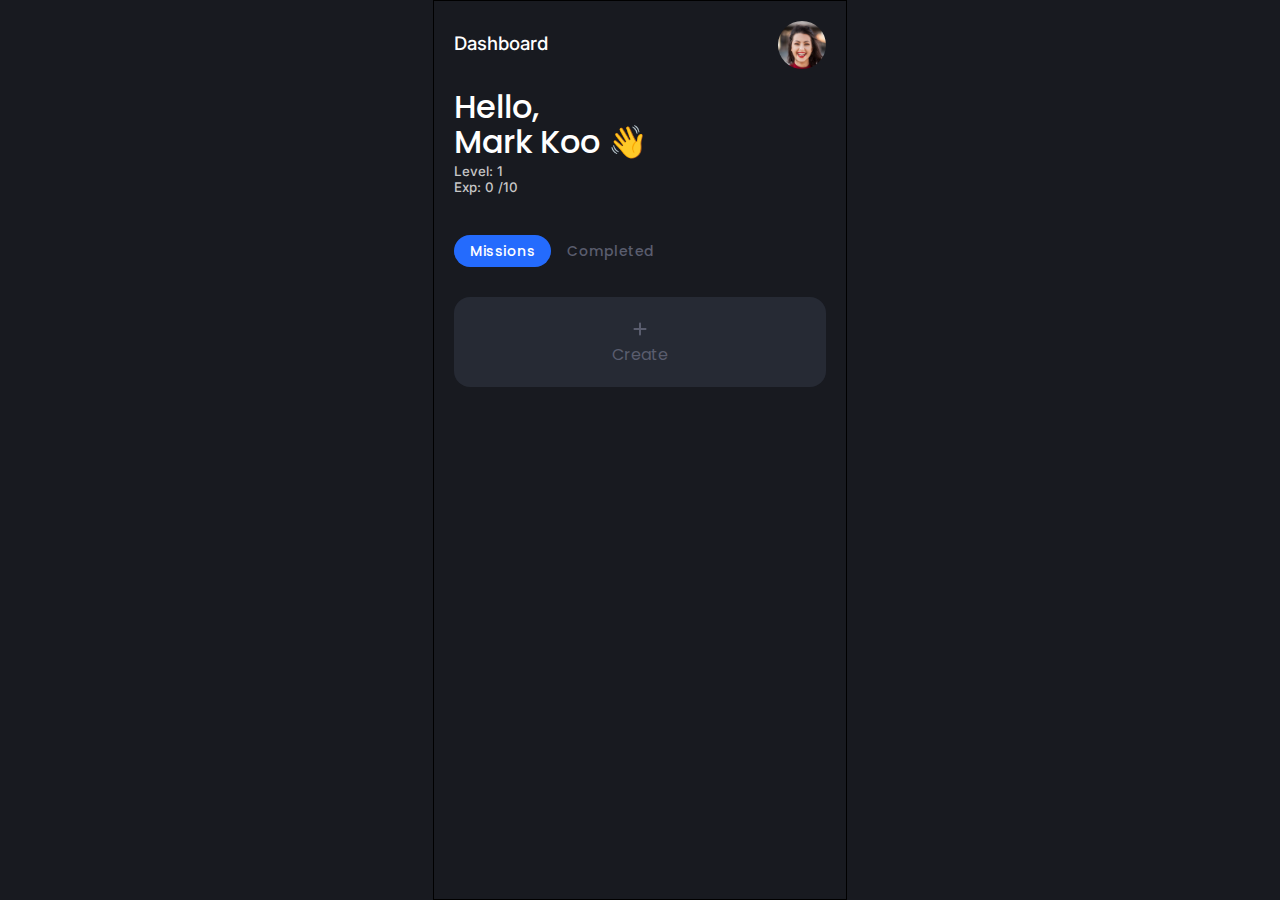
==== game-live/index.html @ cc489891 "ok" ====
<!doctype html><html lang=""><head><meta charset="utf-8"><meta http-equiv="X-UA-Compatible" content="IE=edge"><meta name="viewport" content="width=device-width,initial-scale=1"><link rel="icon" href="favicon.ico"><title>Game Live</title><link rel="preconnect" href="https://fonts.googleapis.com"><link rel="preconnect" href="https://fonts.gstatic.com" crossorigin><link href="https://fonts.googleapis.com/css2?family=Inter:wght@300;400;500;600;700&family=Poppins:wght@400;500;600&family=Dancing+Script&display=swap" rel="stylesheet"><script defer="defer" src="js/chunk-vendors.8b5257ee.js"></script><script defer="defer" src="js/app.cdceca08.js"></script><link href="css/app.6501b2f2.css" rel="stylesheet"></head><body><noscript><strong>We're sorry but game-live doesn't work properly without JavaScript enabled. Please enable it to continue.</strong></noscript><div id="app"></div></body></html>
---- game-live/css/app.6501b2f2.css ----
.host[data-v-40eb97b6]{padding-top:20px;padding-bottom:40px}.header[data-v-40eb97b6]{display:flex;justify-content:space-between;align-items:center}.header .avatar[data-v-40eb97b6]{width:48px;border-radius:50%}.hi[data-v-40eb97b6]{margin:20px 0 40px}.hi h1[data-v-40eb97b6]{margin-bottom:4px}.hi h5[data-v-40eb97b6]{color:#c7c7c7}nav[data-v-40eb97b6]{margin-bottom:30px}.card[data-v-40eb97b6]{background-color:#262a34;border-radius:16px;padding:20px;color:#5a5d6e;display:flex}.card~.card[data-v-40eb97b6]{margin-top:16px}.card section[data-v-40eb97b6]:first-child{flex:auto}.card section[data-v-40eb97b6]:last-child{text-align:center}.card .subheader[data-v-40eb97b6]{font-size:13px;font-weight:500}.card .title[data-v-40eb97b6]{margin-bottom:4px;color:#c7c7c7}.card .desc[data-v-40eb97b6]{font-size:12px;color:#b9b9b9;line-height:1;white-space:pre}.card .point[data-v-40eb97b6]{font-family:Dancing Script,cursive;font-size:32px;color:#fff;margin-bottom:12px;line-height:1;display:flex;justify-content:center;align-items:flex-end}.card .point span[data-v-40eb97b6]{font-family:Inter,sans-serif;font-size:12px;transform:translate(4px,-2px)}td[data-v-40eb97b6]{border:1px solid #000}table[data-v-40eb97b6]{margin:auto;border-collapse:separate}h3[data-v-40eb97b6]{margin-bottom:4px}.host[data-v-02024b33]{padding-top:30px;padding-bottom:40px;min-height:100vh}.header[data-v-02024b33]{display:flex;justify-content:space-between;align-items:center}.header section[data-v-02024b33]{display:flex;gap:24px}.host[data-v-383259f8]{padding-top:30px;padding-bottom:40px;min-height:100vh}.header[data-v-383259f8]{display:flex;justify-content:space-between;align-items:center}.header section[data-v-383259f8]{display:flex;gap:24px}.host[data-v-a3501af6]{padding-top:30px;padding-bottom:40px;min-height:100vh;position:relative}.header[data-v-a3501af6]{display:flex;justify-content:space-between;align-items:center}.header section[data-v-a3501af6]{display:flex;gap:24px}.info[data-v-a3501af6]{margin-top:40px;margin-bottom:40px}.info .duration[data-v-a3501af6]{color:#a05fe6}.info .title[data-v-a3501af6]{margin-top:8px}.info .desc[data-v-a3501af6]{margin-top:8px;color:#5a5d6e;line-height:1;white-space:pre}.action[data-v-a3501af6]{position:absolute;bottom:50px;width:100%;display:flex;justify-content:space-between}.run[data-v-a3501af6]{border-radius:20px;background-color:#262a34;position:absolute;bottom:0;height:80vh;left:-20px;text-align:center;width:calc(100% + 40px);padding-left:20px;padding-right:20px}.run .bar[data-v-a3501af6]{height:4px;background-color:#606475;width:100px;margin:12px auto;border-radius:2px}.run .circle[data-v-a3501af6]{margin:30px auto 20px;width:100px;height:100px;border:1px solid #fff;border-radius:50%;display:flex;justify-content:center;align-items:center}.run .circle .point[data-v-a3501af6]{font-family:Dancing Script,cursive;font-size:40px}.run .circle .text[data-v-a3501af6]{color:#c7c7c7;font-size:12px;margin-left:4px}.run .desc[data-v-a3501af6]{font-size:14px;color:#5a5d6e}.run .actionButton[data-v-a3501af6]{position:absolute;width:100%;bottom:50px;left:0}.progressBar[data-v-a3501af6]{margin-top:20px;height:28px;border:1px solid #000;border-radius:10px;overflow:hidden;position:relative}.progressBar .progressTime[data-v-a3501af6]{width:100%;height:28px;background-image:linear-gradient(90deg,#ff0,green);transition:1s linear}.progressBar .progressText[data-v-a3501af6]{position:absolute;width:100%;height:100%;text-align:center;top:0;left:0}*{margin:0;padding:0;box-sizing:border-box}body{background-color:#181a20}h1{font-weight:500;font-family:Poppins,sans-serif;line-height:1.1}h3,h5{font-family:Inter,sans-serif}.btn,h3,h5{font-weight:500}.btn{padding:0 16px;height:32px;border-radius:16px;background-color:#246bfd;color:#fff;font-family:Poppins,sans-serif;font-size:14px;letter-spacing:.5px;border:none;outline:none;cursor:pointer}.btn.transparent{background-color:transparent;color:#5a5d6e}.btn.purple{background-color:#c25fff;color:#fff}.btn.pink{background-color:#ff968e;color:#fff}.btn.textRed{color:#ff968e}.btn.small{height:26px;padding:0 12px;font-size:13px;border-radius:13px;letter-spacing:0}.btn.large{height:48px;padding:0 30px;font-size:14px;border-radius:24px;letter-spacing:1px}.btn.shadow{box-shadow:0 0 26px 0 rgba(0,0,0,.75)}button.icon{color:#fff;background:transparent;border:none;outline:none;cursor:pointer;font-size:16px;padding:4px;display:grid;place-items:center}button.border{border-radius:6px;border:2px solid #333642}button.large{font-size:20px}.form{margin-top:40px}.form .formField{margin-bottom:40px}.form .formField label{display:block;text-transform:uppercase;font-family:Inter,sans-serif;color:#5a5d6e;font-weight:600;margin-bottom:8px;font-size:14px}.form .formField input,.form .formField textarea{width:100%;height:40px;font-size:20px;font-weight:600;background-color:transparent;border:none;outline:none;color:#c7c7c7;border-bottom:1px solid #5a5d6e;transition:.3s;font-family:Poppins,sans-serif}.form .formField input:focus,.form .formField textarea:focus{border-bottom:1px solid #c7c7c7}.form .formField textarea{height:80px}#app{max-width:414px;margin:auto;padding-left:20px;padding-right:20px;border:1px solid #000;font-family:Poppins,sans-serif;-webkit-font-smoothing:antialiased;-moz-osx-font-smoothing:grayscale;color:#fff;min-height:100vh}a{color:inherit}
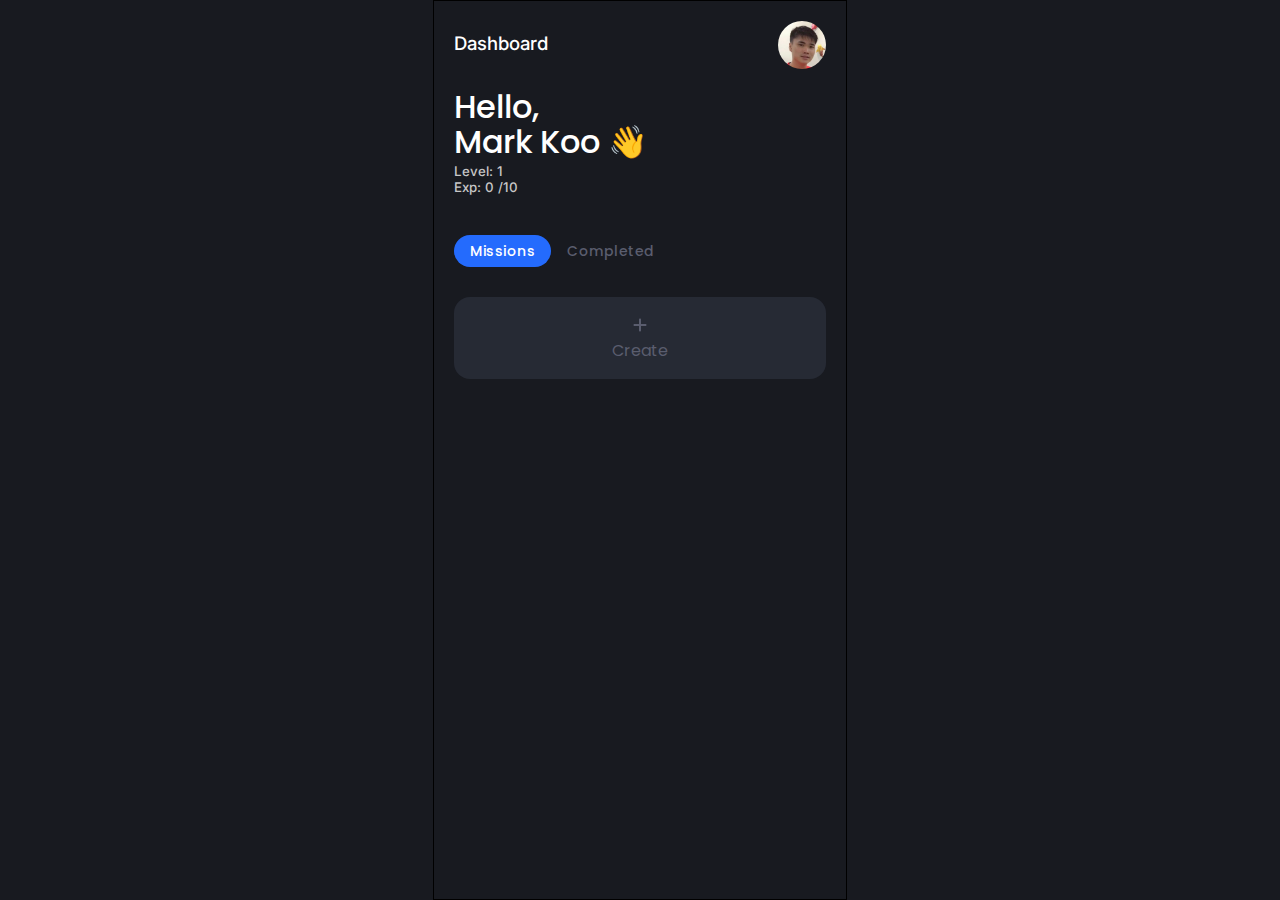
==== commit 3b38b1a6: "ok" ====
--- a/game-live/index.html
+++ b/game-live/index.html
@@ -1 +1 @@
-<!doctype html><html lang=""><head><meta charset="utf-8"><meta http-equiv="X-UA-Compatible" content="IE=edge"><meta name="viewport" content="width=device-width,initial-scale=1"><link rel="icon" href="favicon.ico"><title>Game Live</title><link rel="preconnect" href="https://fonts.googleapis.com"><link rel="preconnect" href="https://fonts.gstatic.com" crossorigin><link href="https://fonts.googleapis.com/css2?family=Inter:wght@300;400;500;600;700&family=Poppins:wght@400;500;600&family=Dancing+Script&display=swap" rel="stylesheet"><script defer="defer" src="js/chunk-vendors.8b5257ee.js"></script><script defer="defer" src="js/app.cdceca08.js"></script><link href="css/app.6501b2f2.css" rel="stylesheet"></head><body><noscript><strong>We're sorry but game-live doesn't work properly without JavaScript enabled. Please enable it to continue.</strong></noscript><div id="app"></div></body></html>+<!doctype html><html lang=""><head><meta charset="utf-8"><meta http-equiv="X-UA-Compatible" content="IE=edge"><meta name="viewport" content="width=device-width,initial-scale=1"><link rel="icon" href="favicon.ico"><title>Game Live</title><link rel="preconnect" href="https://fonts.googleapis.com"><link rel="preconnect" href="https://fonts.gstatic.com" crossorigin><link href="https://fonts.googleapis.com/css2?family=Inter:wght@300;400;500;600;700&family=Poppins:wght@400;500;600&family=Dancing+Script&display=swap" rel="stylesheet"><link rel="manifest" href="./manifest.webmanifest"><script defer="defer" src="js/chunk-vendors.5d1165c0.js"></script><script defer="defer" src="js/app.8c97b7b2.js"></script><link href="css/app.d16f3656.css" rel="stylesheet"></head><body><noscript><strong>We're sorry but game-live doesn't work properly without JavaScript enabled. Please enable it to continue.</strong></noscript><div id="app"></div></body></html>--- a/game-live/css/app.d16f3656.css
+++ b/game-live/css/app.d16f3656.css
@@ -0,0 +1 @@
+.host[data-v-2a64b216]{padding-top:20px;padding-bottom:40px}.header[data-v-2a64b216]{display:flex;justify-content:space-between;align-items:center}.header .avatar[data-v-2a64b216]{width:48px;border-radius:50%}.hi[data-v-2a64b216]{margin:20px 0 40px}.hi h1[data-v-2a64b216]{margin-bottom:4px}.hi h5[data-v-2a64b216]{color:#c7c7c7}nav[data-v-2a64b216]{margin-bottom:30px}.card[data-v-2a64b216]{background-color:#262a34;border-radius:16px;padding:16px 20px;color:#5a5d6e;display:flex}.card~.card[data-v-2a64b216]{margin-top:16px}.card section[data-v-2a64b216]:first-child{flex:auto}.card section[data-v-2a64b216]:last-child{text-align:center}.card .subheader[data-v-2a64b216],.card .totalHour[data-v-2a64b216]{font-size:13px;font-weight:500;line-height:1}.card .totalHour[data-v-2a64b216]{margin-bottom:4px}.card .totalHour span[data-v-2a64b216]{color:#c7c7c7}.card .title[data-v-2a64b216]{margin-bottom:4px;color:#c7c7c7}.card .desc[data-v-2a64b216]{font-size:12px;color:#b9b9b9;line-height:1;white-space:pre}.card .point[data-v-2a64b216]{font-family:Dancing Script,cursive;font-size:32px;color:#fff;margin-bottom:12px;line-height:1;display:flex;justify-content:center;align-items:flex-end}.card .point span[data-v-2a64b216]{font-family:Inter,sans-serif;font-size:12px;transform:translate(4px,-2px)}td[data-v-2a64b216]{border:1px solid #000}table[data-v-2a64b216]{margin:auto;border-collapse:separate}h3[data-v-2a64b216]{margin-bottom:4px}.host[data-v-02024b33]{padding-top:30px;padding-bottom:40px;min-height:100vh}.header[data-v-02024b33]{display:flex;justify-content:space-between;align-items:center}.header section[data-v-02024b33]{display:flex;gap:24px}.host[data-v-058a0eb0]{padding-top:30px;padding-bottom:40px;min-height:100vh}.header[data-v-058a0eb0]{display:flex;justify-content:space-between;align-items:center}.header section[data-v-058a0eb0]{display:flex;gap:24px}.host[data-v-1d5fb1ae]{padding-top:30px;padding-bottom:40px;min-height:100vh;position:relative}.header[data-v-1d5fb1ae]{display:flex;justify-content:space-between;align-items:center}.header section[data-v-1d5fb1ae]{display:flex;gap:24px}.info[data-v-1d5fb1ae]{margin-top:40px;margin-bottom:40px}.info .duration[data-v-1d5fb1ae]{color:#a05fe6}.info .title[data-v-1d5fb1ae]{margin-top:8px}.info .desc[data-v-1d5fb1ae]{margin-top:8px;color:#5a5d6e;line-height:1;white-space:pre}.action[data-v-1d5fb1ae]{position:absolute;bottom:50px;width:100%;display:flex;justify-content:space-between}.run[data-v-1d5fb1ae]{border-radius:20px;background-color:#262a34;position:absolute;bottom:0;height:80vh;left:-20px;text-align:center;width:calc(100% + 40px);padding-left:20px;padding-right:20px}.run .bar[data-v-1d5fb1ae]{height:4px;background-color:#606475;width:100px;margin:12px auto;border-radius:2px}.run .circle[data-v-1d5fb1ae]{margin:30px auto 20px;width:100px;height:100px;border:1px solid #fff;border-radius:50%;display:flex;justify-content:center;align-items:center}.run .circle .point[data-v-1d5fb1ae]{font-family:Dancing Script,cursive;font-size:40px}.run .circle .text[data-v-1d5fb1ae]{color:#c7c7c7;font-size:12px;margin-left:4px}.run .desc[data-v-1d5fb1ae]{font-size:14px;color:#5a5d6e}.run .actionButton[data-v-1d5fb1ae]{position:absolute;width:100%;bottom:50px;left:0}.progressBar[data-v-1d5fb1ae]{margin-top:20px;height:28px;border:1px solid #000;border-radius:10px;overflow:hidden;position:relative}.progressBar .progressTime[data-v-1d5fb1ae]{width:100%;height:28px;background-image:linear-gradient(90deg,#ff0,green);transition:1s linear}.progressBar .progressText[data-v-1d5fb1ae]{position:absolute;width:100%;height:100%;text-align:center;top:0;left:0}.loading[data-v-1d5fb1ae]{position:fixed;top:50%;left:50%;transform:translate(-50%,-50%)}*{margin:0;padding:0;box-sizing:border-box}body{background-color:#181a20}h1{font-weight:500;font-family:Poppins,sans-serif;line-height:1.1}h3,h5{font-family:Inter,sans-serif}.btn,h3,h5{font-weight:500}.btn{padding:0 16px;height:32px;border-radius:16px;background-color:#246bfd;color:#fff;font-family:Poppins,sans-serif;font-size:14px;letter-spacing:.5px;border:none;outline:none;cursor:pointer}.btn.transparent{background-color:transparent;color:#5a5d6e}.btn.purple{background-color:#c25fff;color:#fff}.btn.pink{background-color:#ff968e;color:#fff}.btn.textRed{color:#ff968e}.btn.small{height:26px;padding:0 12px;font-size:13px;border-radius:13px;letter-spacing:0}.btn.large{height:48px;padding:0 30px;font-size:14px;border-radius:24px;letter-spacing:1px}.btn.shadow{box-shadow:0 0 26px 0 rgba(0,0,0,.75)}button.icon{color:#fff;background:transparent;border:none;outline:none;cursor:pointer;font-size:16px;padding:4px;display:grid;place-items:center}button.border{border-radius:6px;border:2px solid #333642}button.large{font-size:20px}.form{margin-top:40px}.form .formField{margin-bottom:40px}.form .formField label{display:block;text-transform:uppercase;font-family:Inter,sans-serif;color:#5a5d6e;font-weight:600;margin-bottom:8px;font-size:14px}.form .formField input,.form .formField textarea{width:100%;height:40px;font-size:20px;font-weight:600;background-color:transparent;border:none;outline:none;color:#c7c7c7;border-bottom:1px solid #5a5d6e;transition:.3s;font-family:Poppins,sans-serif}.form .formField input:focus,.form .formField textarea:focus{border-bottom:1px solid #c7c7c7}.form .formField textarea{height:80px}#app{max-width:414px;margin:auto;padding-left:20px;padding-right:20px;border:1px solid #000;font-family:Poppins,sans-serif;-webkit-font-smoothing:antialiased;-moz-osx-font-smoothing:grayscale;color:#fff;min-height:100vh}a{color:inherit}